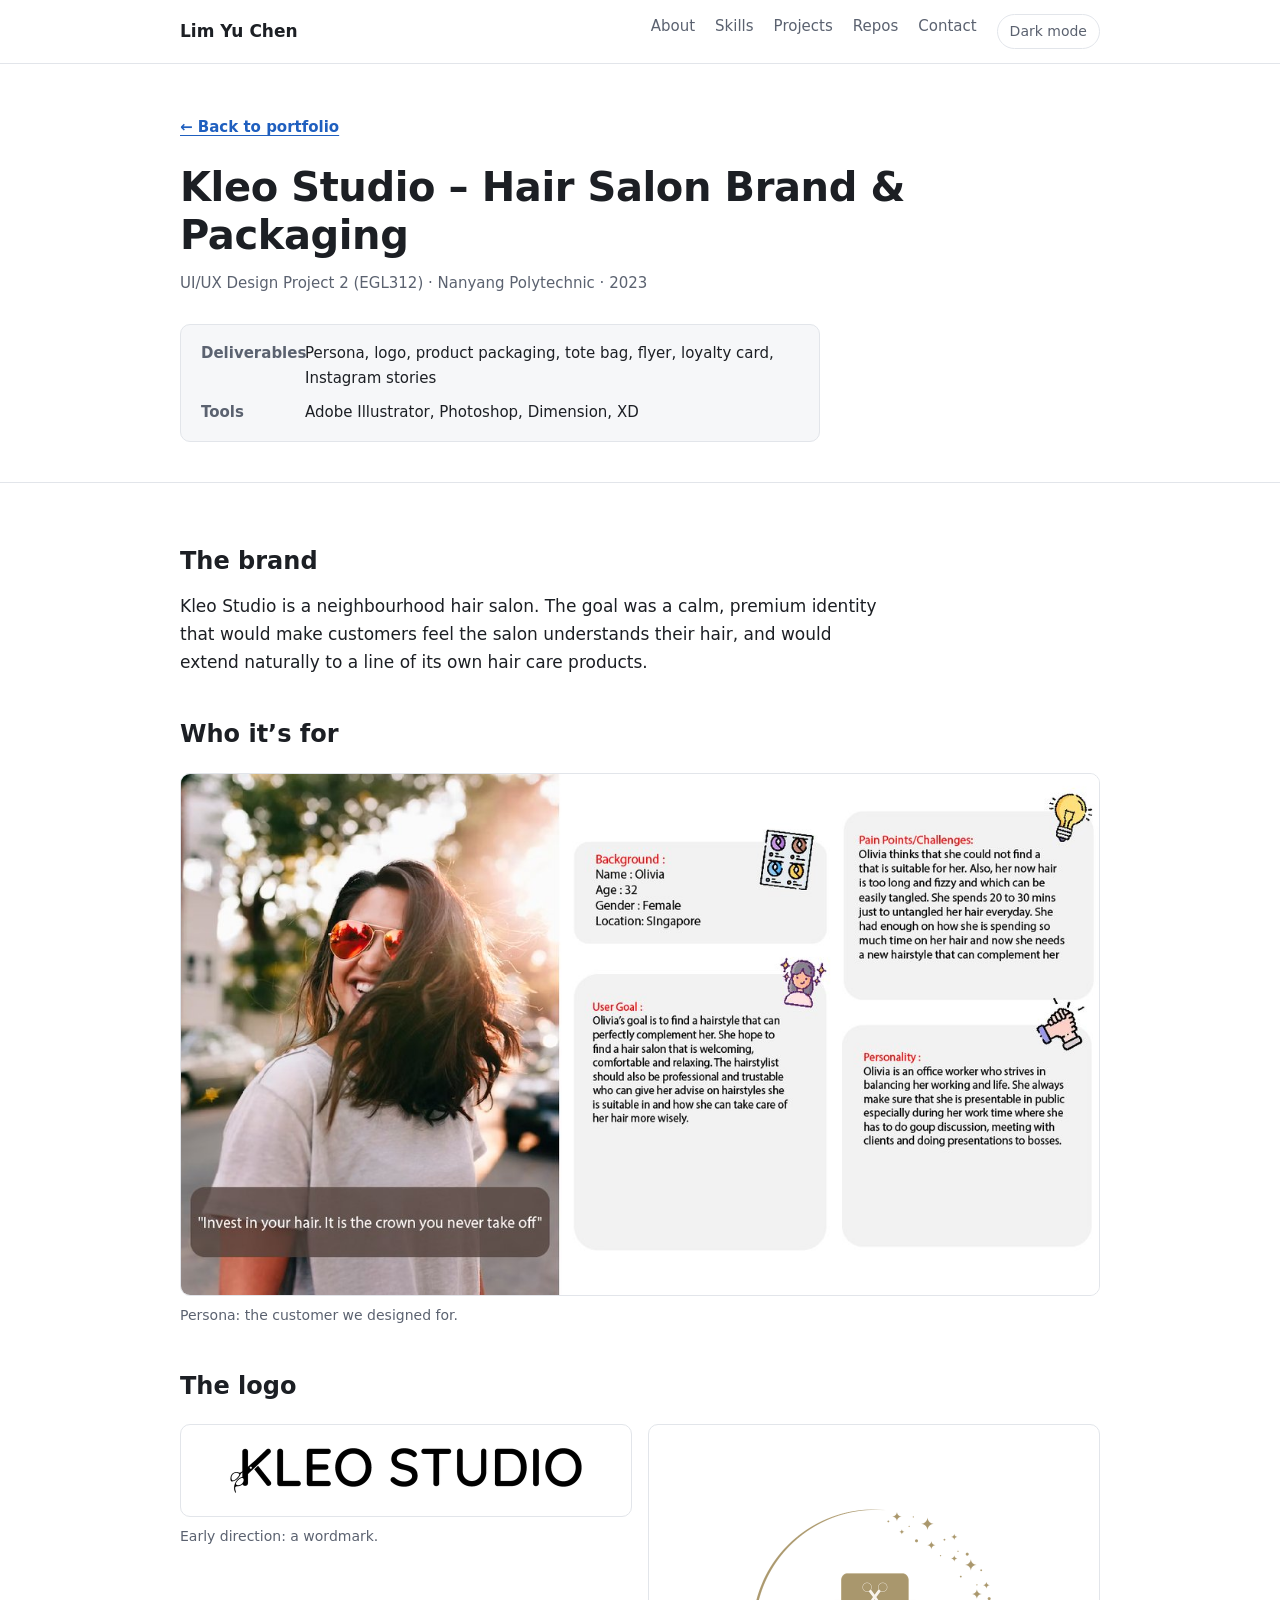
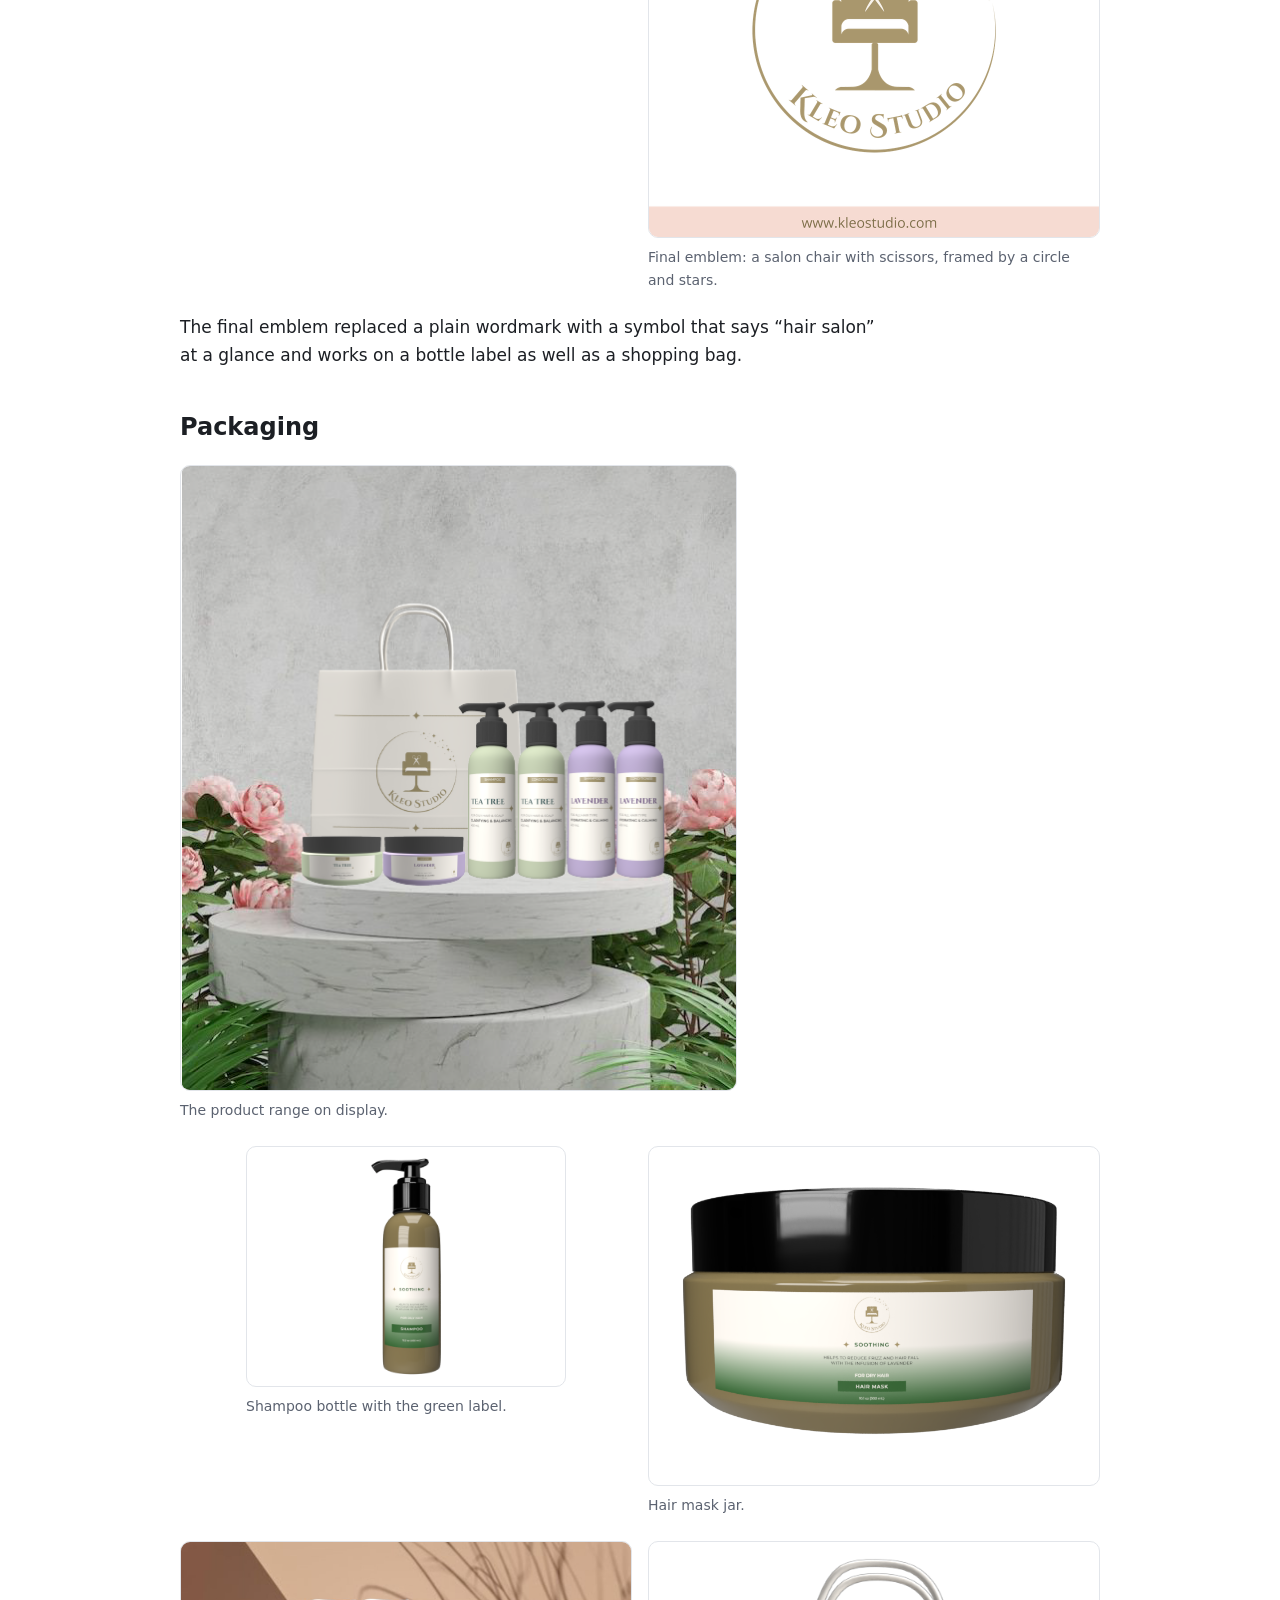
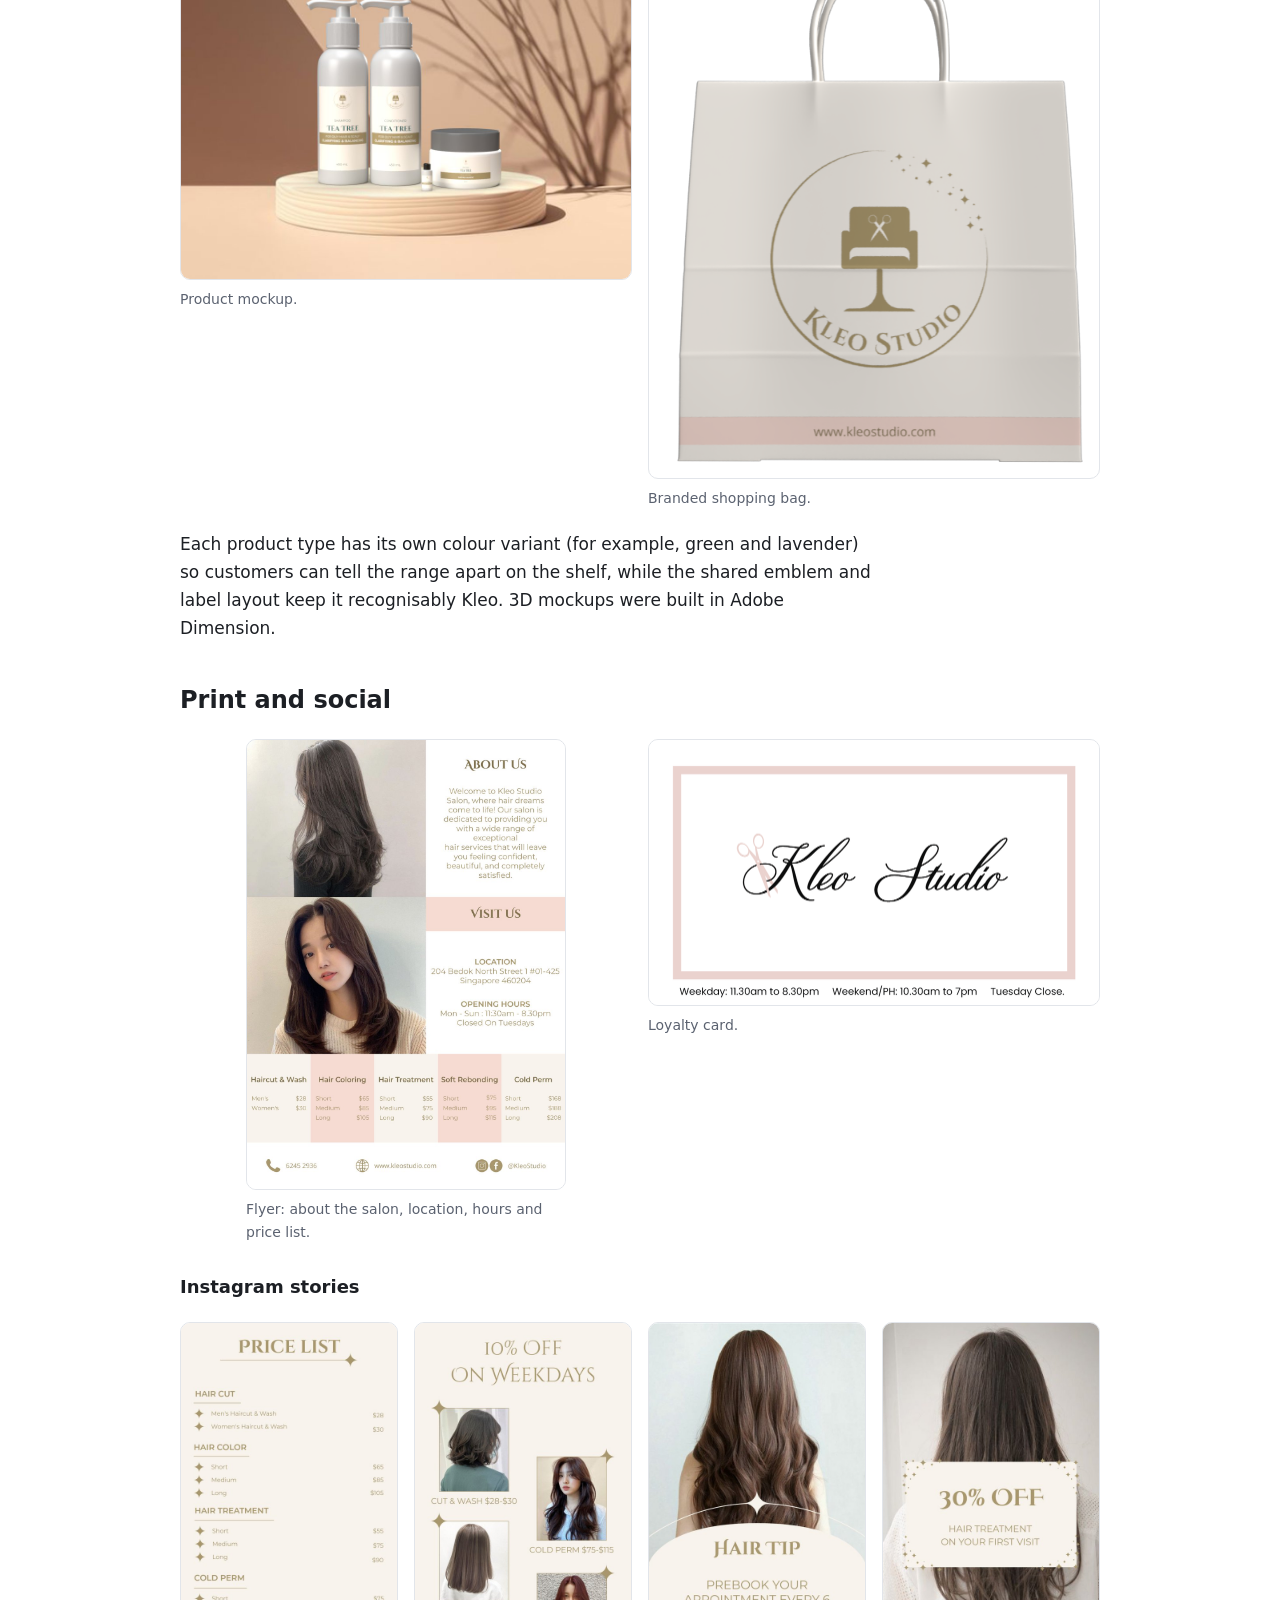
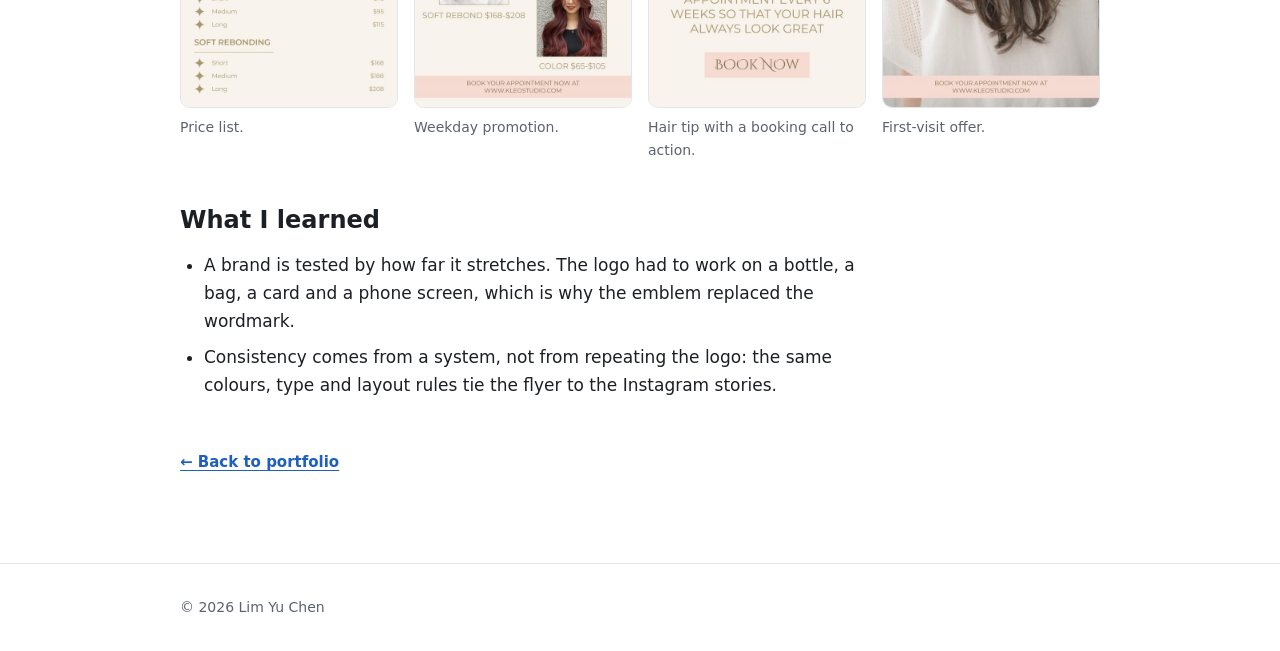
==== public/kleo-studio.html @ e14d6eaf "Add ExploreLocals and Kleo Studio design projects Add two Frontend-track cards after the Train Stati" ====
<!doctype html>
<html lang="en">
<head>
  <meta charset="utf-8">
  <meta name="viewport" content="width=device-width, initial-scale=1">
  <title>Kleo Studio – Hair Salon Brand &amp; Packaging | Lim Yu Chen</title>
  <meta name="description" content="Case study: a brand identity for a neighbourhood hair salon, carried across a product range, packaging, print and social media.">
  <link rel="stylesheet" href="styles.css">
</head>
<body>
  <script>
    // Apply the theme before first paint to avoid a flash of the wrong colours.
    (function () {
      var stored = null;
      try { stored = sessionStorage.getItem("theme"); } catch (e) {}
      var dark = stored ? stored === "dark" : matchMedia("(prefers-color-scheme: dark)").matches;
      document.body.classList.toggle("dark", dark);
    })();
  </script>
  <header class="site-header">
    <nav class="container nav" aria-label="Main">
      <a class="nav-name" href="index.html#hero">Lim Yu Chen</a>
      <ul class="nav-links">
        <li><a href="index.html#about">About</a></li>
        <li><a href="index.html#skills">Skills</a></li>
        <li><a href="index.html#projects">Projects</a></li>
        <li><a href="index.html#repos">Repos</a></li>
        <li><a href="index.html#contact">Contact</a></li>
        <li><button type="button" class="theme-toggle" id="theme-toggle" aria-pressed="false">Dark mode</button></li>
      </ul>
    </nav>
  </header>

  <main>
    <section id="hero" class="case-hero">
      <div class="container">
        <a class="back-link" href="index.html#frontend">← Back to portfolio</a>
        <h1>Kleo Studio – Hair Salon Brand &amp; Packaging</h1>
        <p class="case-meta">UI/UX Design Project 2 (EGL312) · Nanyang Polytechnic · 2023</p>

        <dl class="at-a-glance" aria-label="At a glance">
          <!-- TODO: add a Role row (dt Role / dd your role) once it is confirmed -->
          <div>
            <dt>Deliverables</dt>
            <dd>Persona, logo, product packaging, tote bag, flyer, loyalty card, Instagram stories</dd>
          </div>
          <div>
            <dt>Tools</dt>
            <dd>Adobe Illustrator, Photoshop, Dimension, XD</dd>
          </div>
        </dl>
      </div>
    </section>

    <section class="case-study">
      <div class="container">
        <h2>The brand</h2>
        <p class="prose">Kleo Studio is a neighbourhood hair salon. The goal was a calm, premium identity that would make customers feel the salon understands their hair, and would extend naturally to a line of its own hair care products.</p>

        <h2>Who it’s for</h2>
        <figure class="screenshot">
          <a href="img/kleo-studio/persona.jpg" target="_blank" rel="noopener">
            <img src="img/kleo-studio/persona.jpg" width="1200" height="682" loading="lazy"
              alt="Persona card for Olivia, 32, an office worker in Singapore, with the quote 'Invest in your hair. It is the crown you never take off'. Her goal is a hairstyle that suits her and a welcoming, professional salon that advises her on hair care; her pain point is long, frizzy hair that takes 20 to 30 minutes a day to untangle.">
          </a>
          <figcaption>Persona: the customer we designed for.</figcaption>
        </figure>

        <h2>The logo</h2>
        <div class="gallery">
          <figure class="screenshot">
            <a href="img/kleo-studio/logo-early.png" target="_blank" rel="noopener">
              <img src="img/kleo-studio/logo-early.png" width="900" height="182" loading="lazy"
                alt="Early logo: the words KLEO STUDIO in black rounded capitals, with a small pair of scissors tucked into the K.">
            </a>
            <figcaption>Early direction: a wordmark.</figcaption>
          </figure>
          <figure class="screenshot">
            <a href="img/kleo-studio/logo-final.png" target="_blank" rel="noopener">
              <img src="img/kleo-studio/logo-final.png" width="900" height="824" loading="lazy"
                alt="Final logo in muted gold: a salon chair with crossed scissors on its back, inside a thin circle with a scatter of stars at the top right and the name Kleo Studio curving along the bottom.">
            </a>
            <figcaption>Final emblem: a salon chair with scissors, framed by a circle and stars.</figcaption>
          </figure>
        </div>
        <p class="prose">The final emblem replaced a plain wordmark with a symbol that says “hair salon” at a glance and works on a bottle label as well as a shopping bag.</p>

        <h2>Packaging</h2>
        <figure class="screenshot">
          <a href="img/kleo-studio/product-range.png" target="_blank" rel="noopener">
            <img src="img/kleo-studio/product-range.png" width="557" height="626" loading="lazy"
              alt="3D mockup of the product range on a marble plinth among pink peonies: two green Tea Tree and two lavender Lavender pump bottles, matching green and lavender jars, and a white Kleo Studio shopping bag.">
          </a>
          <figcaption>The product range on display.</figcaption>
        </figure>
        <div class="gallery">
          <figure class="screenshot screenshot-phone">
            <a href="img/kleo-studio/bottle-shampoo.png" target="_blank" rel="noopener">
              <img src="img/kleo-studio/bottle-shampoo.png" width="800" height="600" loading="lazy"
                alt="A pump bottle of Soothing shampoo for oily hair, with the gold emblem at the top of a white label that fades to green at the bottom.">
            </a>
            <figcaption>Shampoo bottle with the green label.</figcaption>
          </figure>
          <figure class="screenshot">
            <a href="img/kleo-studio/jar-hairmask.png" target="_blank" rel="noopener">
              <img src="img/kleo-studio/jar-hairmask.png" width="800" height="600" loading="lazy"
                alt="A wide jar of Soothing hair mask for dry hair with a black lid, using the same emblem and white-to-green label as the shampoo.">
            </a>
            <figcaption>Hair mask jar.</figcaption>
          </figure>
          <figure class="screenshot">
            <a href="img/kleo-studio/product-shot.jpg" target="_blank" rel="noopener">
              <img src="img/kleo-studio/product-shot.jpg" width="1024" height="768" loading="lazy"
                alt="Product mockup on a round wooden stand against a peach background: Tea Tree shampoo and conditioner bottles, a travel-size bottle and a jar, all with cream labels and a gold band reading Clarifying and Balancing.">
            </a>
            <figcaption>Product mockup.</figcaption>
          </figure>
          <figure class="screenshot">
            <a href="img/kleo-studio/bag.png" target="_blank" rel="noopener">
              <img src="img/kleo-studio/bag.png" width="562" height="669" loading="lazy"
                alt="A white paper shopping bag with the gold Kleo Studio emblem in the centre and a pink band at the bottom reading www.kleostudio.com.">
            </a>
            <figcaption>Branded shopping bag.</figcaption>
          </figure>
        </div>
        <p class="prose">Each product type has its own colour variant (for example, green and lavender) so customers can tell the range apart on the shelf, while the shared emblem and label layout keep it recognisably Kleo. 3D mockups were built in Adobe Dimension.</p>

        <h2>Print and social</h2>
        <div class="gallery">
          <figure class="screenshot screenshot-phone">
            <a href="img/kleo-studio/flyer.jpg" target="_blank" rel="noopener">
              <img src="img/kleo-studio/flyer.jpg" width="1000" height="1414" loading="lazy"
                alt="A portrait flyer in cream, pink and gold with two hairstyle photos, an About Us blurb, the salon's location and opening hours (11:30am to 8:30pm, closed on Tuesdays), and a price list for haircuts, colouring, treatment, soft rebonding and cold perms.">
            </a>
            <figcaption>Flyer: about the salon, location, hours and price list.</figcaption>
          </figure>
          <figure class="screenshot">
            <a href="img/kleo-studio/loyalty-card.png" target="_blank" rel="noopener">
              <img src="img/kleo-studio/loyalty-card.png" width="900" height="531" loading="lazy"
                alt="A loyalty card with a pale pink border and Kleo Studio in black script beside a pink pair of scissors, with opening hours along the bottom.">
            </a>
            <figcaption>Loyalty card.</figcaption>
          </figure>
        </div>

        <h3>Instagram stories</h3>
        <div class="gallery gallery-stories">
          <figure class="screenshot screenshot-phone">
            <a href="img/kleo-studio/ig-story-1.jpg" target="_blank" rel="noopener">
              <img src="img/kleo-studio/ig-story-1.jpg" width="540" height="960" loading="lazy"
                alt="Instagram story on a cream background: a gold Price List for haircuts, hair colour, hair treatment, cold perms and soft rebonding, with short, medium and long prices.">
            </a>
            <figcaption>Price list.</figcaption>
          </figure>
          <figure class="screenshot screenshot-phone">
            <a href="img/kleo-studio/ig-story-2.jpg" target="_blank" rel="noopener">
              <img src="img/kleo-studio/ig-story-2.jpg" width="540" height="960" loading="lazy"
                alt="Instagram story headed 10% Off on Weekdays, with four hairstyle photos labelled with price ranges for cut and wash, cold perm, soft rebonding and colour, and a pink booking banner at the bottom.">
            </a>
            <figcaption>Weekday promotion.</figcaption>
          </figure>
          <figure class="screenshot screenshot-phone">
            <a href="img/kleo-studio/ig-story-3.jpg" target="_blank" rel="noopener">
              <img src="img/kleo-studio/ig-story-3.jpg" width="540" height="960" loading="lazy"
                alt="Instagram story showing long wavy brown hair from behind, with a Hair Tip to prebook an appointment every 6 weeks and a pink Book Now button.">
            </a>
            <figcaption>Hair tip with a booking call to action.</figcaption>
          </figure>
          <figure class="screenshot screenshot-phone">
            <a href="img/kleo-studio/ig-story-4.jpg" target="_blank" rel="noopener">
              <img src="img/kleo-studio/ig-story-4.jpg" width="540" height="960" loading="lazy"
                alt="Instagram story showing long brown hair from behind, with a starry cream panel offering 30% off a hair treatment on the first visit and a booking banner at the bottom.">
            </a>
            <figcaption>First-visit offer.</figcaption>
          </figure>
        </div>

        <h2>What I learned</h2>
        <ul class="prose-list">
          <li>A brand is tested by how far it stretches. The logo had to work on a bottle, a bag, a card and a phone screen, which is why the emblem replaced the wordmark.</li>
          <li>Consistency comes from a system, not from repeating the logo: the same colours, type and layout rules tie the flyer to the Instagram stories.</li>
          <!-- TODO: add one lesson from your own part of the project -->
        </ul>

        <p class="case-footer-link"><a class="back-link" href="index.html#frontend">← Back to portfolio</a></p>
      </div>
    </section>
  </main>

  <button type="button" class="back-to-top" id="back-to-top" aria-label="Back to top" hidden>↑ Top</button>

  <footer class="site-footer">
    <div class="container">
      <p>© <span id="year">2026</span> Lim Yu Chen</p>
    </div>
  </footer>

  <script src="script.js"></script>
</body>
</html>
---- public/styles.css ----
:root {
  --bg: #ffffff;
  --bg-alt: #f6f7f9;
  --text: #1c1f24;
  --muted: #5b6270;
  --border: #e2e5ea;
  --accent: #1f5fbf;
  --accent-text: #ffffff;
  --pass: #1a7f37;
  --fail: #b42318;
  --radius: 10px;
  --max: 960px;
  color-scheme: light;
}

body.dark {
  --bg: #111418;
  --bg-alt: #171b21;
  --text: #e6e8eb;
  --muted: #9aa2ae;
  --border: #2a3039;
  --accent: #6ea8ff;
  --accent-text: #0b1220;
  --pass: #6fdc8c;
  --fail: #ff8a80;
  color-scheme: dark;
}

*,
*::before,
*::after {
  box-sizing: border-box;
}

html {
  scroll-behavior: smooth;
  scroll-padding-top: 4.5rem;
}

body {
  margin: 0;
  background: var(--bg);
  color: var(--text);
  font-family: system-ui, -apple-system, "Segoe UI", Roboto, "Helvetica Neue", Arial, sans-serif;
  font-size: 1.0625rem;
  line-height: 1.65;
  -webkit-font-smoothing: antialiased;
}

a {
  color: var(--accent);
  text-underline-offset: 0.2em;
}

a:hover {
  text-decoration-thickness: 2px;
}

:focus-visible {
  outline: 2px solid var(--accent);
  outline-offset: 3px;
}

h1,
h2,
h3,
h4 {
  line-height: 1.2;
  margin: 0 0 0.75rem;
}

h2 {
  font-size: 1.5rem;
  margin-bottom: 1.5rem;
}

h3 {
  font-size: 1.0625rem;
}

ul {
  list-style: none;
  margin: 0;
  padding: 0;
}

.container {
  max-width: var(--max);
  margin: 0 auto;
  padding-inline: 1.25rem;
}

section {
  padding-block: 4rem;
}

section:nth-of-type(even) {
  background: var(--bg-alt);
}

.prose {
  max-width: 65ch;
  margin: 0;
}

.subheading {
  margin-top: 2.25rem;
}

.detail-list {
  max-width: 65ch;
  padding-left: 1.25rem;
  list-style: disc;
  color: var(--muted);
}

.detail-list li + li {
  margin-top: 0.4rem;
}

/* Header */
.site-header {
  position: sticky;
  top: 0;
  z-index: 10;
  background: color-mix(in srgb, var(--bg) 92%, transparent);
  backdrop-filter: blur(8px);
  border-bottom: 1px solid var(--border);
}

.nav {
  display: flex;
  flex-wrap: wrap;
  align-items: center;
  justify-content: space-between;
  gap: 0.5rem 1.5rem;
  padding-block: 0.875rem;
}

.nav-name {
  font-weight: 700;
  color: var(--text);
  text-decoration: none;
}

.nav-links {
  display: flex;
  flex-wrap: wrap;
  gap: 0.25rem 1.25rem;
  font-size: 0.9375rem;
}

.nav-links a {
  color: var(--muted);
  text-decoration: none;
}

.nav-links a:hover {
  color: var(--text);
}

.theme-toggle {
  padding: 0.3rem 0.75rem;
  border: 1px solid var(--border);
  border-radius: 999px;
  background: transparent;
  color: var(--muted);
  font: inherit;
  font-size: 0.875rem;
  cursor: pointer;
}

.theme-toggle:hover {
  border-color: var(--accent);
  color: var(--text);
}

/* Hero */
.hero {
  padding-block: 6rem 5rem;
}

.hero h1 {
  font-size: clamp(2.25rem, 7vw, 3.5rem);
  letter-spacing: -0.02em;
}

.tagline {
  font-size: clamp(1.125rem, 2.5vw, 1.3125rem);
  color: var(--muted);
  max-width: 40ch;
  margin: 0 0 2rem;
}

.link-row {
  display: flex;
  flex-wrap: wrap;
  gap: 0.75rem;
}

.button {
  display: inline-block;
  padding: 0.6rem 1.2rem;
  border: 1px solid var(--border);
  border-radius: var(--radius);
  color: var(--text);
  font-weight: 600;
  font-size: 0.9375rem;
  text-decoration: none;
  transition: border-color 0.15s, background-color 0.15s;
}

.button:hover {
  border-color: var(--accent);
}

.button-primary {
  background: var(--accent);
  border-color: var(--accent);
  color: var(--accent-text);
}

/* Skills */
.tags {
  display: flex;
  flex-wrap: wrap;
  gap: 0.5rem;
}

.tags li {
  padding: 0.35rem 0.85rem;
  border: 1px solid var(--border);
  border-radius: 999px;
  background: var(--bg);
  font-size: 0.9375rem;
}

/* Cards */
.card-grid {
  display: grid;
  grid-template-columns: repeat(auto-fill, minmax(min(100%, 260px), 1fr));
  gap: 1rem;
}

.card {
  display: flex;
  flex-direction: column;
  padding: 1.25rem;
  border: 1px solid var(--border);
  border-radius: var(--radius);
  background: var(--bg);
  min-width: 0;
}

.card h3,
.card h4 {
  font-size: 1.0625rem;
  overflow-wrap: anywhere;
}

.card h3 a,
.card h4 a {
  color: var(--text);
  text-decoration: none;
}

.card h3 a:hover,
.card h4 a:hover {
  color: var(--accent);
}

/* Project track tabs */
.project-tabs {
  display: flex;
  flex-wrap: wrap;
  gap: 0.5rem;
  margin-bottom: 1.25rem;
  padding-bottom: 0.75rem;
  border-bottom: 1px solid var(--border);
}

.project-tabs[hidden] {
  display: none;
}

.project-tab {
  padding: 0.4rem 1rem;
  border: 1px solid var(--border);
  border-radius: 999px;
  background: var(--bg-alt);
  color: var(--text);
  font: inherit;
  font-size: 0.9375rem;
  font-weight: 600;
  line-height: 1.4;
  cursor: pointer;
}

.project-tab:hover {
  border-color: var(--accent);
  color: var(--accent);
}

.project-tab[aria-selected="true"] {
  border-color: var(--accent);
  background: var(--accent);
  color: var(--accent-text);
}

.project-tab:focus-visible {
  outline: 2px solid var(--accent);
  outline-offset: 3px;
}

.project-card[hidden] {
  display: none;
}

.card p {
  margin: 0;
  color: var(--muted);
  font-size: 0.9375rem;
  flex-grow: 1;
}

.card-meta {
  display: flex;
  flex-wrap: wrap;
  gap: 1rem;
  margin-top: 1rem;
  font-size: 0.875rem;
  color: var(--muted);
}

/* Topic lists: tighter spacing with a dot between items. */
ul.card-meta {
  gap: 0.25rem 0.5rem;
}

ul.card-meta li + li::before {
  content: "·";
  margin-right: 0.5rem;
}

.card-link {
  align-self: flex-start;
  margin-top: 1rem;
  font-size: 0.9375rem;
  font-weight: 600;
}

/* Case study pages */
.case-hero {
  padding-block: 3rem 2.5rem;
}

.case-hero h1 {
  font-size: clamp(1.75rem, 5vw, 2.5rem);
  letter-spacing: -0.01em;
  max-width: 30ch;
}

.back-link {
  display: inline-block;
  margin-bottom: 1.5rem;
  font-size: 0.9375rem;
  font-weight: 600;
}

.case-meta {
  margin: 0;
  color: var(--muted);
  font-size: 0.9375rem;
}

section.case-study {
  background: var(--bg);
  border-top: 1px solid var(--border);
}

.case-study h2 {
  margin: 2.75rem 0 1rem;
}

.case-study h2:first-child {
  margin-top: 0;
}

.case-study .prose + .prose,
.case-study .prose-list + .prose {
  margin-top: 1rem;
}

.prose-list {
  max-width: 65ch;
  margin: 1rem 0 0;
  padding-left: 1.5rem;
}

ul.prose-list {
  list-style: disc;
}

.prose-list li + li {
  margin-top: 0.5rem;
}

.case-footer-link {
  margin: 3rem 0 0;
}

/* Wide tables scroll inside their own box so the page never scrolls sideways. */
.table-scroll {
  margin-top: 1.25rem;
  overflow-x: auto;
  border: 1px solid var(--border);
  border-radius: var(--radius);
}

.checklist {
  width: 100%;
  min-width: 40rem;
  border-collapse: collapse;
  font-size: 0.9375rem;
}

.checklist th,
.checklist td {
  padding: 0.75rem 1rem;
  text-align: left;
  vertical-align: top;
  border-bottom: 1px solid var(--border);
}

.checklist th {
  background: var(--bg-alt);
  font-size: 0.8125rem;
  text-transform: uppercase;
  letter-spacing: 0.04em;
  color: var(--muted);
}

.checklist tbody tr:last-child td {
  border-bottom: 0;
}

.checklist td:first-child {
  white-space: nowrap;
  font-variant-numeric: tabular-nums;
}

/* Text comparison tables: every column wraps, and the last isn't muted. */
.compare-table td:first-child {
  white-space: normal;
}

.checklist.compare-table td:last-child {
  color: var(--text);
}

.checklist td:last-child {
  color: var(--muted);
}

.result {
  font-weight: 700;
}

.result-pass {
  color: var(--pass);
}

.result-fail {
  color: var(--fail);
}

/* At-a-glance summary box */
.at-a-glance {
  display: grid;
  gap: 0.6rem;
  max-width: 40rem;
  margin: 1.75rem 0 0;
  padding: 1rem 1.25rem;
  border: 1px solid var(--border);
  border-radius: var(--radius);
  background: var(--bg-alt);
  font-size: 0.9375rem;
}

.at-a-glance div {
  display: grid;
  grid-template-columns: 5.5rem 1fr;
  gap: 0 1rem;
}

.at-a-glance dt {
  color: var(--muted);
  font-weight: 600;
}

.at-a-glance dd {
  margin: 0;
  min-width: 0;
}

/* Inline code and code blocks */
code {
  font-family: ui-monospace, SFMono-Regular, Consolas, "Liberation Mono", Menlo, monospace;
  font-size: 0.875em;
  overflow-wrap: anywhere;
}

.code-block {
  max-width: 100%;
  margin: 1.25rem 0 0;
  padding: 1rem 1.25rem;
  overflow-x: auto;
  border: 1px solid var(--border);
  border-radius: var(--radius);
  background: var(--bg-alt);
  font-size: 0.9375rem;
  line-height: 1.55;
}

.code-block code {
  font-size: 0.875rem;
  overflow-wrap: normal;
}

/* Screenshots and diagrams */
.screenshot,
.flow-diagram {
  margin: 1.5rem 0 0;
}

/* Case-study images always fit the text column. */
.case-study img {
  display: block;
  max-width: 100%;
  height: auto;
  border: 1px solid var(--border);
  border-radius: var(--radius);
}

/* Flow diagram: a row of boxes joined by CSS-drawn arrows; stacks on narrow screens. */
.flow-diagram {
  padding: 1.25rem 1rem;
  border: 1px solid var(--border);
  border-radius: var(--radius);
  background: var(--bg-alt);
}

.flow {
  --box-h: 4.25rem;
  --gap: 1.5rem;
  display: flex;
  align-items: flex-end;
  max-width: 48rem;
  margin: 0 auto;
  padding: 0;
  list-style: none;
}

.flow-step {
  position: relative;
  display: flex;
  flex-direction: column;
  flex: 1 1 0;
  min-width: 0;
}

.flow-step-fed {
  flex-grow: 1.4;
}

.flow-step + .flow-step {
  margin-left: var(--gap);
}

/* Main arrow: a line in the gap before each step, ending in a head. */
.flow-step + .flow-step::before,
.flow-step + .flow-step::after {
  content: "";
  position: absolute;
}

.flow-step + .flow-step::before {
  left: calc(-1 * var(--gap) + 2px);
  bottom: calc(var(--box-h) / 2 - 1px);
  width: calc(var(--gap) - 10px);
  border-top: 2px solid var(--muted);
}

.flow-step + .flow-step::after {
  left: -8px;
  bottom: calc(var(--box-h) / 2 - 6px);
  border: 6px solid transparent;
  border-right: 0;
  border-left: 7px solid var(--muted);
}

.flow-box {
  display: flex;
  flex-direction: column;
  justify-content: center;
  align-items: center;
  min-height: var(--box-h);
  padding: 0.5rem 0.4rem;
  border: 1.5px solid var(--border);
  border-radius: 8px;
  background: var(--bg);
  color: var(--text);
  font-size: 0.8125rem;
  font-weight: 600;
  line-height: 1.3;
  text-align: center;
  overflow-wrap: anywhere;
}

.flow-box small {
  display: block;
  margin-top: 0.15rem;
  color: var(--muted);
  font-size: 0.75rem;
  font-weight: 400;
}

.flow-box-mine {
  border: 2px solid var(--accent);
}

.flow-box-mine small {
  color: var(--accent);
  font-weight: 600;
}

.flow-box-external {
  border-style: dashed;
  background: transparent;
}

/* Dashed feed arrow from the shipping module into cost calculation. */
.flow-feed {
  position: relative;
  height: 1.75rem;
}

.flow-feed::before,
.flow-feed::after {
  content: "";
  position: absolute;
}

.flow-feed::before {
  top: 2px;
  bottom: 7px;
  left: calc(50% - 1px);
  border-left: 2px dashed var(--muted);
}

.flow-feed::after {
  bottom: 0;
  left: calc(50% - 6px);
  border: 6px solid transparent;
  border-bottom: 0;
  border-top: 7px solid var(--muted);
}

.flow-note {
  max-width: 48rem;
  margin: 1rem auto 0;
  color: var(--muted);
  font-size: 0.875rem;
  text-align: center;
}

.case-study .flow-diagram + .prose {
  margin-top: 1.25rem;
}

/* Diagrams whose last step branches downward: align steps by their top edge. */
.flow-top {
  align-items: flex-start;
}

.flow-top .flow-step + .flow-step::before {
  bottom: auto;
  top: calc(var(--box-h) / 2 - 1px);
}

.flow-top .flow-step + .flow-step::after {
  bottom: auto;
  top: calc(var(--box-h) / 2 - 6px);
}

.flow-step-wide {
  flex-grow: 2;
}

.flow-branches {
  display: flex;
  gap: 0.75rem;
  margin-top: 1.75rem;
}

.flow-branches .flow-box {
  position: relative;
  flex: 1 1 0;
  min-width: 0;
}

/* Each branch gets a short arrow down from the step above. */
.flow-branches .flow-box::before,
.flow-branches .flow-box::after {
  content: "";
  position: absolute;
}

.flow-branches .flow-box::before {
  top: calc(-1.75rem + 2px);
  left: calc(50% - 1px);
  height: calc(1.75rem - 10px);
  border-left: 2px solid var(--muted);
}

.flow-branches .flow-box::after {
  top: -8px;
  left: calc(50% - 6px);
  border: 6px solid transparent;
  border-bottom: 0;
  border-top: 7px solid var(--muted);
}

/* Sub-headings and spacing inside case studies. */
.case-study h3 {
  margin: 2rem 0 0.75rem;
  font-size: 1.125rem;
}

.case-study h2 + h3 {
  margin-top: 0;
}

.case-study .table-scroll + .prose {
  margin-top: 1.25rem;
}

.case-study .flowchart-figure + .prose {
  margin-top: 1.25rem;
}

/* Vertical flowchart: steps run down the left, and a decision's "No" path branches right. */
.flowchart-figure {
  margin: 1.5rem 0 0;
  padding: 1.25rem 1rem;
  border: 1px solid var(--border);
  border-radius: var(--radius);
  background: var(--bg-alt);
}

.flowchart {
  --node-w: 15rem;
  --box-h: 3.25rem;
  --gap: 2rem;
  max-width: 38rem;
  margin: 0 auto;
  padding: 0;
  list-style: none;
}

.fc-step {
  position: relative;
  display: flex;
  align-items: center;
}

.fc-step + .fc-step {
  margin-top: var(--gap);
}

.fc-step + .fc-step::before,
.fc-step + .fc-step::after {
  content: "";
  position: absolute;
}

.fc-step + .fc-step::before {
  top: calc(-1 * var(--gap) + 2px);
  left: calc(var(--node-w) / 2 - 1px);
  height: calc(var(--gap) - 10px);
  border-left: 2px solid var(--muted);
}

.fc-step + .fc-step::after {
  top: -8px;
  left: calc(var(--node-w) / 2 - 6px);
  border: 6px solid transparent;
  border-bottom: 0;
  border-top: 7px solid var(--muted);
}

.fc-node {
  flex: 0 0 var(--node-w);
}

/* Decisions are pill-shaped with an accent outline. */
.fc-decision .fc-node {
  border: 2px solid var(--accent);
  border-radius: 999px;
}

.fc-yes {
  position: absolute;
  top: 100%;
  left: calc(var(--node-w) / 2 + 0.6rem);
  color: var(--muted);
  font-size: 0.75rem;
  font-weight: 600;
  line-height: var(--gap);
}

.fc-alt {
  display: flex;
  align-items: center;
  flex: 1 1 auto;
  min-width: 0;
}

/* "No" label sits above a dashed arrow pointing at the alternative outcome. */
.fc-alt-arrow {
  position: relative;
  flex: 0 0 3.5rem;
  padding-bottom: 0.9rem;
  color: var(--muted);
  font-size: 0.75rem;
  font-weight: 600;
  text-align: center;
}

.fc-alt-arrow::before,
.fc-alt-arrow::after {
  content: "";
  position: absolute;
}

.fc-alt-arrow::before {
  left: 4px;
  right: 8px;
  bottom: calc(0.45rem - 1px);
  border-top: 2px dashed var(--muted);
}

.fc-alt-arrow::after {
  right: 1px;
  bottom: calc(0.45rem - 6px);
  border: 6px solid transparent;
  border-right: 0;
  border-left: 7px solid var(--muted);
}

.fc-alt-node {
  flex: 1 1 auto;
  min-width: 0;
  max-width: 15rem;
  border-style: dashed;
  background: transparent;
}

@media (max-width: 40rem) {
  .flowchart {
    --node-w: 52%;
  }

  .fc-alt-arrow {
    flex-basis: 2.25rem;
  }

  .fc-alt-node {
    font-size: 0.75rem;
  }
}

/* Screenshot captions, and pairs or galleries shown in two columns on wide screens. */
.screenshot figcaption {
  margin-top: 0.5rem;
  color: var(--muted);
  font-size: 0.875rem;
}

.screenshot-pair,
.gallery {
  display: grid;
  gap: 1.5rem 1rem;
  margin-top: 1.5rem;
}

.screenshot-pair .screenshot,
.gallery .screenshot {
  margin: 0;
  min-width: 0;
}

@media (min-width: 40rem) {
  .screenshot-pair,
  .gallery {
    grid-template-columns: repeat(2, minmax(0, 1fr));
  }
}

.case-study .gallery + .prose {
  margin-top: 1.25rem;
}

/* Tall phone screenshots: capped at 20rem wide, three across on wide screens. */
@media (min-width: 60rem) {
  .gallery-phones {
    grid-template-columns: repeat(3, minmax(0, 1fr));
  }
}

.gallery-phones .screenshot,
.screenshot-phone {
  width: 100%;
  max-width: 20rem;
}

.gallery-phones .screenshot {
  justify-self: center;
}

.case-study .screenshot-phone {
  margin-inline: auto;
}

/* Diagrams always span the text column. */
.screenshot-full img {
  width: 100%;
}

/* Portrait story graphics: 1 column, 2 on tablets, 4 across on wide screens. */
@media (min-width: 60rem) {
  .gallery-stories {
    grid-template-columns: repeat(4, minmax(0, 1fr));
  }
}

/* Colour palette: real swatches with their hex codes; 2 across on phones, 4 on wider screens. */
.swatches {
  display: grid;
  grid-template-columns: repeat(2, minmax(0, 1fr));
  gap: 1rem;
  max-width: 40rem;
  margin: 1.5rem 0 0;
  padding: 0;
  list-style: none;
}

@media (min-width: 40rem) {
  .swatches {
    grid-template-columns: repeat(4, minmax(0, 1fr));
  }
}

.swatch {
  margin: 0;
}

.swatch-chip {
  display: block;
  height: 4.5rem;
  border: 1px solid var(--border);
  border-radius: var(--radius);
  background: var(--swatch);
}

.swatch-hex {
  display: block;
  margin-top: 0.5rem;
  font-family: ui-monospace, SFMono-Regular, Consolas, monospace;
  font-weight: 600;
}

.swatch-role {
  display: block;
  color: var(--muted);
  font-size: 0.875rem;
}

.case-study .swatches + .prose {
  margin-top: 1.25rem;
}

/* Word samples: pill-shaped tags grouped by category, all in one neutral style. */
.word-samples {
  display: grid;
  grid-template-columns: repeat(auto-fit, minmax(min(100%, 15rem), 1fr));
  gap: 1rem 1.5rem;
  margin-top: 1.5rem;
}

.word-group {
  min-width: 0;
}

.case-study .word-group-label {
  margin: 0 0 0.5rem;
  color: var(--muted);
  font-size: 0.8125rem;
  font-weight: 700;
  letter-spacing: 0.06em;
  text-transform: uppercase;
}

.pill-list {
  display: flex;
  flex-wrap: wrap;
  gap: 0.4rem;
}

.pill-list li,
.flow-pills span {
  padding: 0.2rem 0.65rem;
  border: 1px solid var(--border);
  border-radius: 999px;
  background: var(--bg);
  color: var(--text);
  font-size: 0.8125rem;
  line-height: 1.4;
  overflow-wrap: anywhere;
}

/* Diagrams whose boxes differ in height: centre the row and put arrows at mid-height. */
.flow-center {
  align-items: center;
}

.flow-center .flow-step + .flow-step::before {
  bottom: auto;
  top: calc(50% - 1px);
}

.flow-center .flow-step + .flow-step::after {
  bottom: auto;
  top: calc(50% - 6px);
}

@media (max-width: 40rem) {
  .flow-center {
    align-items: stretch;
  }

  .flow-center .flow-step + .flow-step::before {
    top: calc(-1 * var(--gap) + 2px);
  }

  .flow-center .flow-step + .flow-step::after {
    top: -8px;
  }
}

/* Mini pills inside a diagram box. */
.flow-pills {
  display: flex;
  flex-wrap: wrap;
  justify-content: center;
  gap: 0.25rem;
  margin-top: 0.35rem;
}

.flow-pills span {
  padding: 0.05rem 0.45rem;
  background: var(--bg-alt);
  font-size: 0.6875rem;
  font-weight: 500;
}

.case-study .word-samples + .prose,
.case-study .word-samples + h3 {
  margin-top: 2rem;
}

/* An image that opens a case study sits flush with the top of the section. */
.case-study .case-lead-image {
  margin-top: 0;
}

.case-study .screenshot + .prose {
  margin-top: 1.25rem;
}

/* Solution principles as small cards: 1 column, then 2 x 2, then 4 across. */
.principle-grid {
  display: grid;
  grid-template-columns: minmax(0, 1fr);
  gap: 1rem;
  margin-top: 1.5rem;
}

@media (min-width: 40rem) {
  .principle-grid {
    grid-template-columns: repeat(2, minmax(0, 1fr));
  }
}

@media (min-width: 60rem) {
  .principle-grid {
    grid-template-columns: repeat(4, minmax(0, 1fr));
  }
}

.principle {
  min-width: 0;
  padding: 1rem 1.1rem;
  border: 1px solid var(--border);
  border-top: 3px solid var(--accent);
  border-radius: var(--radius);
  background: var(--bg-alt);
}

.case-study .principle h3 {
  margin: 0 0 0.35rem;
  font-size: 1rem;
}

.principle p {
  margin: 0;
  color: var(--muted);
  font-size: 0.9375rem;
}

/* Lyrics: a quiet block with each stanza's lines kept as written. */
.lyrics {
  max-width: 40rem;
  margin-top: 1.5rem;
  padding: 1.25rem 1.5rem;
  border-left: 3px solid var(--accent);
  border-radius: 0 var(--radius) var(--radius) 0;
  background: var(--bg-alt);
  color: var(--text);
  font-size: 1rem;
  font-style: italic;
  line-height: 1.75;
}

.stanza {
  margin: 0;
}

.stanza + .stanza {
  margin-top: 1.25rem;
}

.stanza-label {
  display: block;
  margin-bottom: 0.15rem;
  color: var(--muted);
  font-size: 0.75rem;
  font-style: normal;
  font-weight: 700;
  letter-spacing: 0.06em;
  text-transform: uppercase;
}

.case-study .principle-grid + h2,
.case-study .lyrics + h2 {
  margin-top: 2.75rem;
}

/* Stacked branching diagram: centre the steps so both branches hang below the last one. */
@media (max-width: 40rem) {
  .flow-top .flow-step > .flow-box {
    margin-inline: auto;
  }

  .flow-top .flow-step + .flow-step::before {
    top: calc(-1 * var(--gap) + 2px);
    left: calc(50% - 1px);
  }

  .flow-top .flow-step + .flow-step::after {
    top: -8px;
    left: calc(50% - 6px);
  }

  .flow .flow-branches .flow-box {
    width: auto;
  }
}

@media (max-width: 40rem) {
  .flow {
    flex-direction: column;
    align-items: stretch;
  }

  .flow .flow-box {
    width: 55%;
  }

  .flow-step + .flow-step {
    margin-left: 0;
    margin-top: var(--gap);
  }

  /* Main arrows point down, centred on the 55%-wide boxes. */
  .flow-step + .flow-step::before {
    top: calc(-1 * var(--gap) + 2px);
    bottom: auto;
    left: calc(27.5% - 1px);
    width: 0;
    height: calc(var(--gap) - 10px);
    border-top: 0;
    border-left: 2px solid var(--muted);
  }

  .flow-step + .flow-step::after {
    top: -8px;
    bottom: auto;
    left: calc(27.5% - 6px);
    border: 6px solid transparent;
    border-bottom: 0;
    border-top: 7px solid var(--muted);
  }

  /* Shipping sits to the right of cost calculation, feeding it from the side. */
  .flow-step-fed {
    flex-direction: row-reverse;
    align-items: stretch;
  }

  .flow-step-fed .flow-box-external {
    flex: 1 1 0;
    width: auto;
    min-width: 0;
  }

  .flow-feed {
    flex: 0 0 1.75rem;
    height: auto;
  }

  .flow-feed::before {
    top: calc(50% - 1px);
    bottom: auto;
    left: 7px;
    right: 2px;
    border-left: 0;
    border-top: 2px dashed var(--muted);
  }

  .flow-feed::after {
    top: calc(50% - 6px);
    bottom: auto;
    left: 0;
    border: 6px solid transparent;
    border-left: 0;
    border-right: 7px solid var(--muted);
  }
}

/* Cost breakdown table */
.cost-table {
  min-width: 32rem;
}

.cost-table th[scope="row"] {
  background: none;
  font-size: inherit;
  text-transform: none;
  letter-spacing: normal;
  color: var(--text);
  font-weight: 400;
}

.cost-table td:nth-child(n + 2),
.cost-table th[scope="col"]:nth-child(n + 2) {
  text-align: right;
  white-space: nowrap;
  font-variant-numeric: tabular-nums;
}

.cost-table td:last-child {
  color: var(--text);
}

.cost-table tr.cost-row th,
.cost-table tr.cost-row td {
  border-top: 2px solid var(--border);
}

.cost-table tr.cost-total th,
.cost-table tr.cost-total td {
  font-weight: 700;
}

.table-note {
  margin-top: 0.75rem;
  font-size: 0.875rem;
  color: var(--muted);
}

.card .card-context {
  flex-grow: 0;
  margin-bottom: 0.75rem;
  font-size: 0.8125rem;
}

/* Project summary cards: 1 column on phones, 2 on tablets, 3 on wide screens. */
.project-grid {
  grid-template-columns: minmax(0, 1fr);
}

@media (min-width: 40rem) {
  .project-grid {
    grid-template-columns: repeat(2, minmax(0, 1fr));
  }
}

@media (min-width: 60rem) {
  .project-grid {
    grid-template-columns: repeat(3, minmax(0, 1fr));
  }
}

.project-card .card-summary,
.project-card .card-role {
  flex-grow: 0;
}

.project-card .card-role {
  margin-top: 0.6rem;
}

.project-card .card-role strong {
  color: var(--text);
}

/* Links sit at the bottom of the card so they line up across a row. */
.card-links {
  display: flex;
  flex-wrap: wrap;
  gap: 0.5rem 1.25rem;
  margin-top: auto;
  padding-top: 1rem;
}

.card-links .card-link {
  margin-top: 0;
}

.status {
  color: var(--muted);
  margin: 0;
}

.status:empty {
  display: none;
}

/* Contact */
.contact-list {
  margin-top: 1.5rem;
  display: grid;
  gap: 0.75rem;
}

.contact-list li {
  display: flex;
  flex-wrap: wrap;
  gap: 0.25rem 1rem;
}

.contact-list span {
  min-width: 5.5rem;
  color: var(--muted);
}

.contact-list a {
  overflow-wrap: anywhere;
}

/* Back to top */
.back-to-top {
  position: fixed;
  right: 1.25rem;
  bottom: calc(1.25rem + env(safe-area-inset-bottom, 0px));
  z-index: 10;
  padding: 0.6rem 1rem;
  border: 1px solid var(--border);
  border-radius: 999px;
  background: var(--bg);
  color: var(--text);
  font: inherit;
  font-size: 0.875rem;
  font-weight: 600;
  box-shadow: 0 4px 14px rgb(0 0 0 / 0.12);
  cursor: pointer;
}

.back-to-top:hover {
  border-color: var(--accent);
}

.back-to-top[hidden] {
  display: none;
}

/* Footer */
.site-footer {
  border-top: 1px solid var(--border);
  padding-block: 2rem;
  color: var(--muted);
  font-size: 0.875rem;
}

.site-footer p {
  margin: 0;
}

@media (max-width: 600px) {
  section {
    padding-block: 3rem;
  }

  .hero {
    padding-block: 4rem 3.5rem;
  }

  .nav-links {
    gap: 0.25rem 1rem;
  }
}

@media (prefers-reduced-motion: reduce) {
  html {
    scroll-behavior: auto;
  }
}
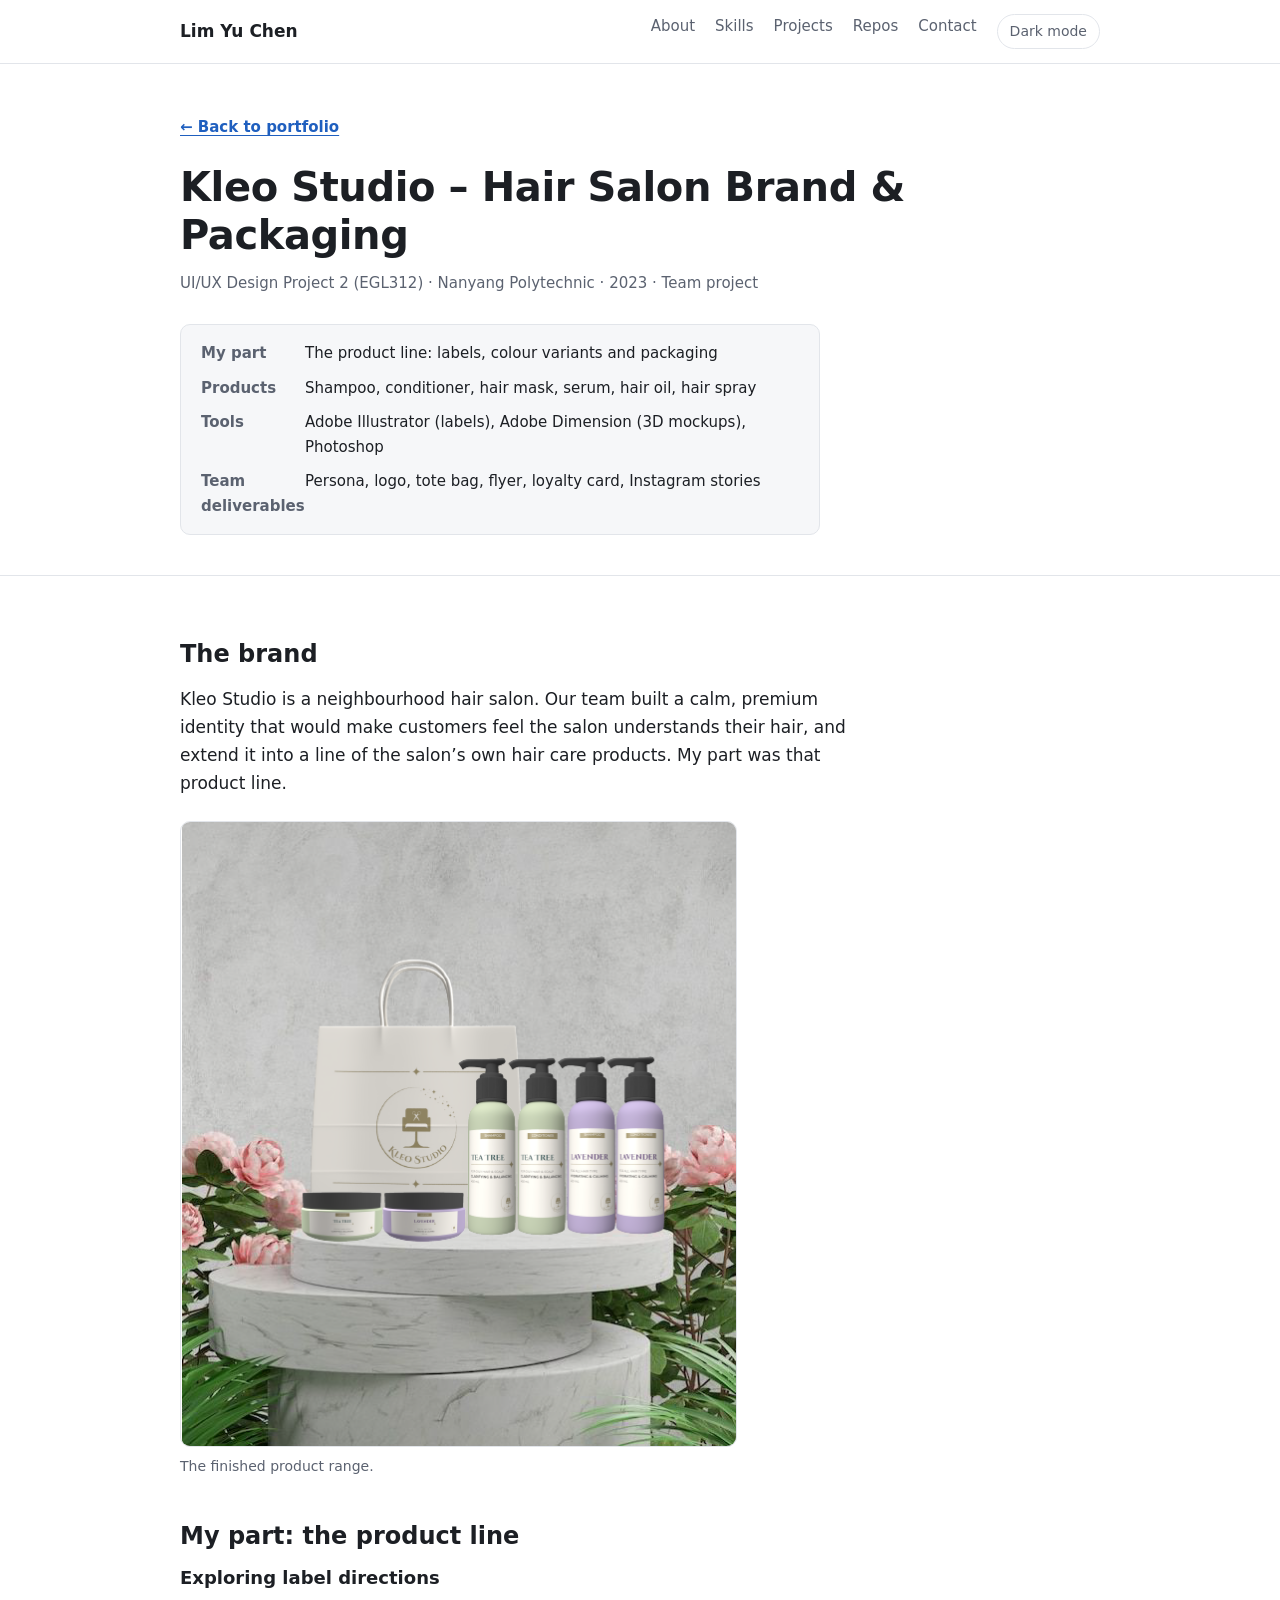
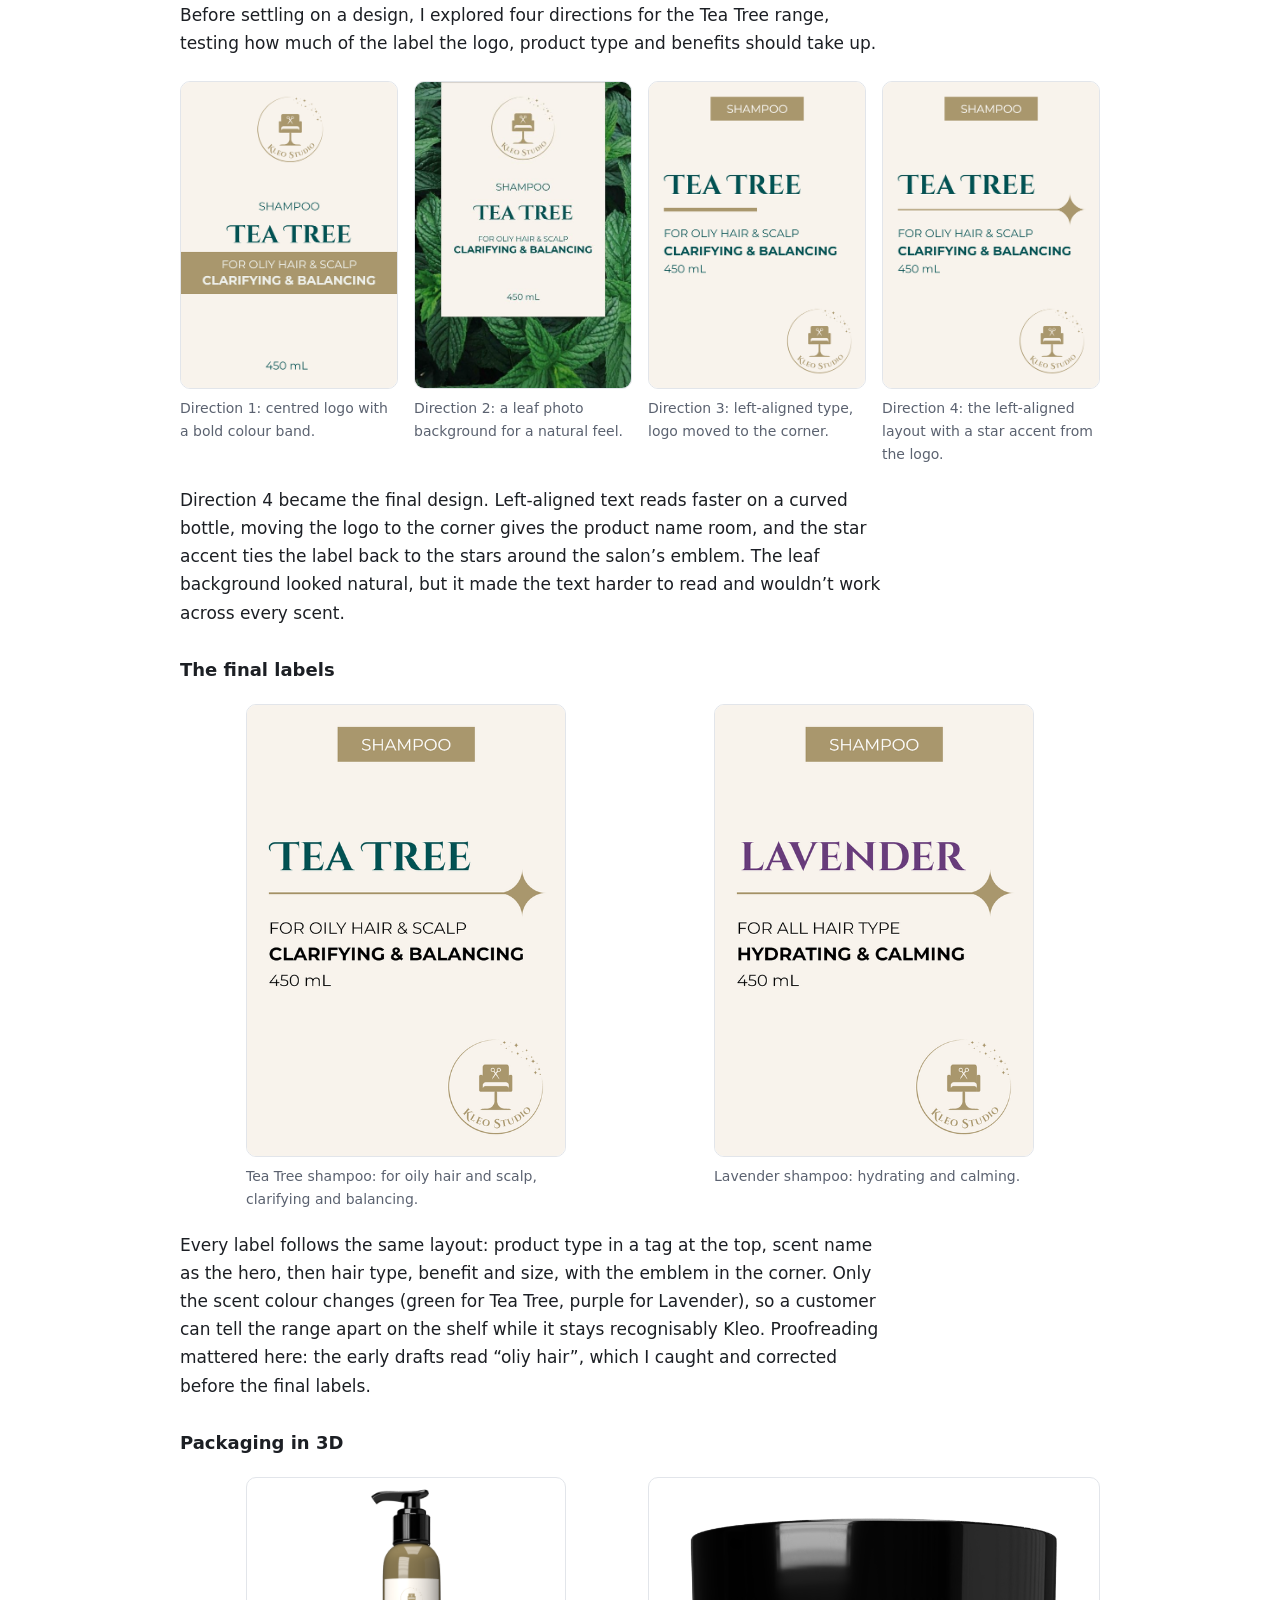
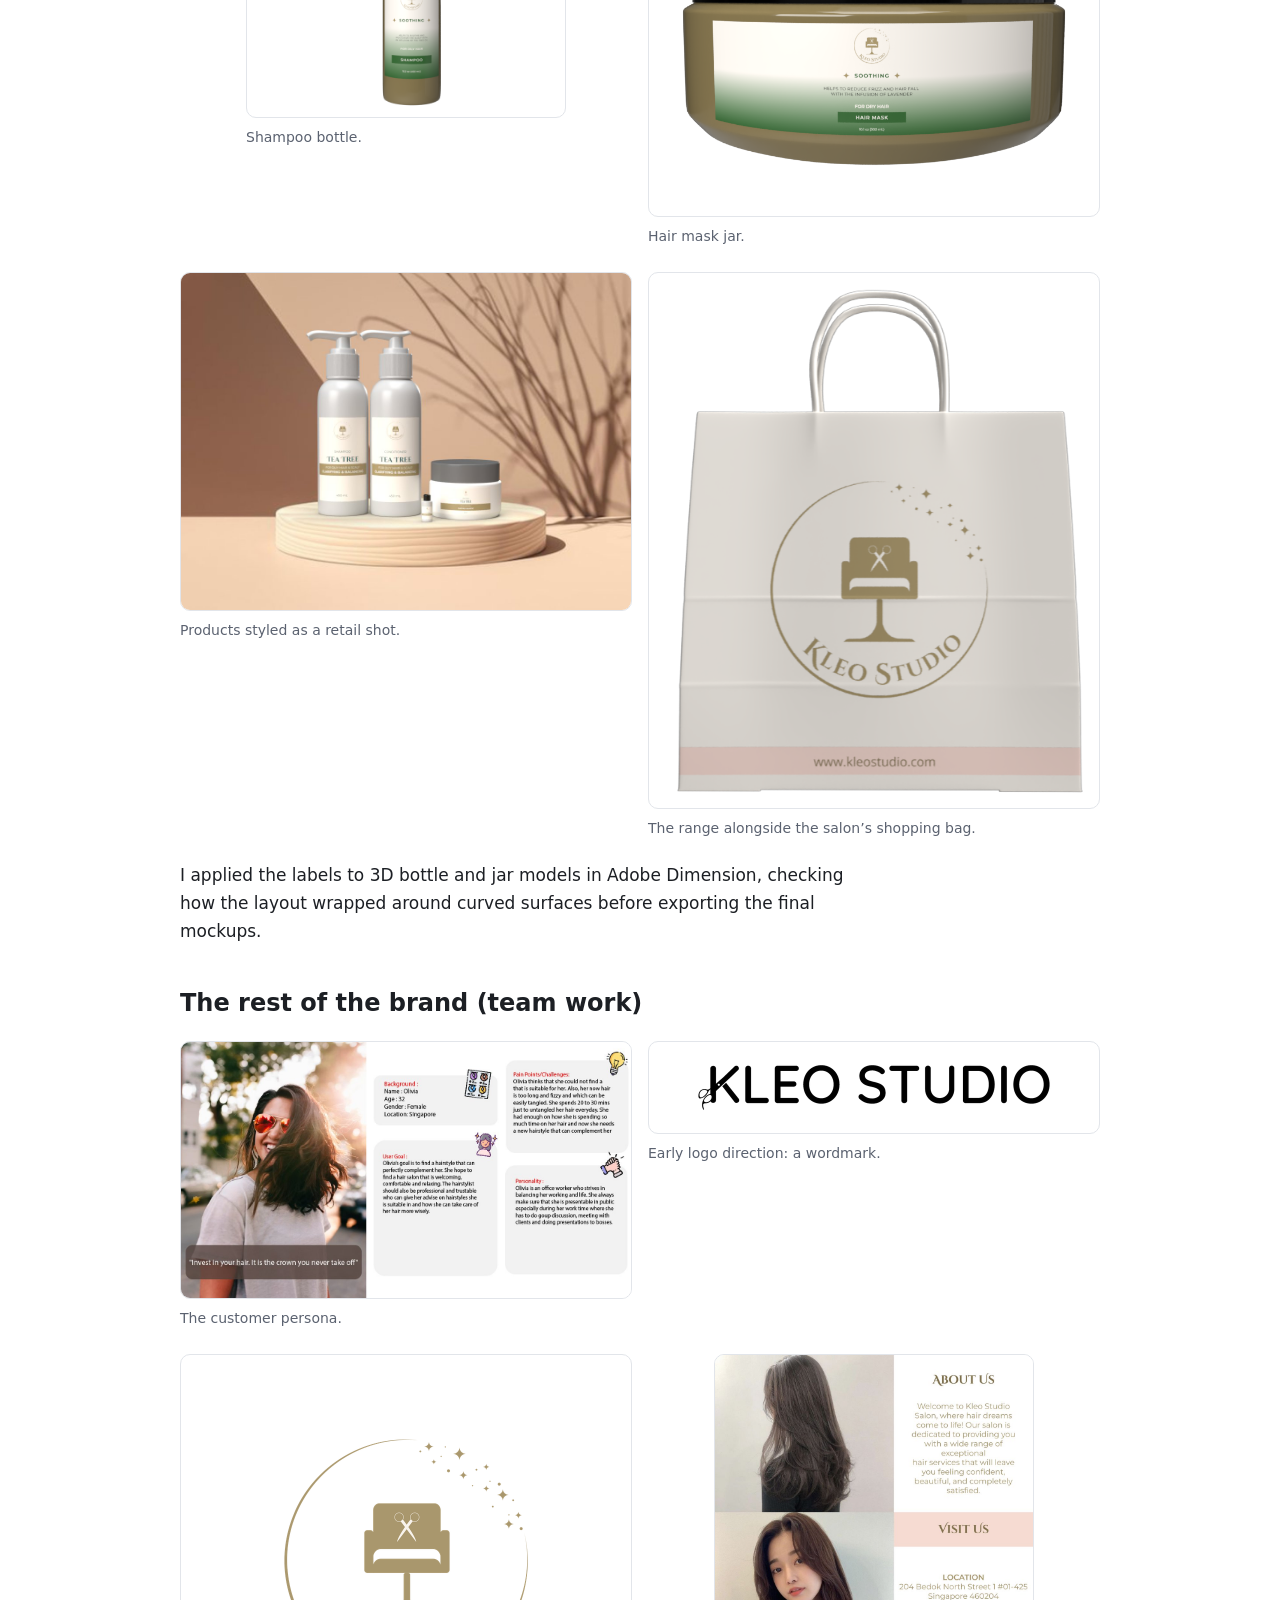
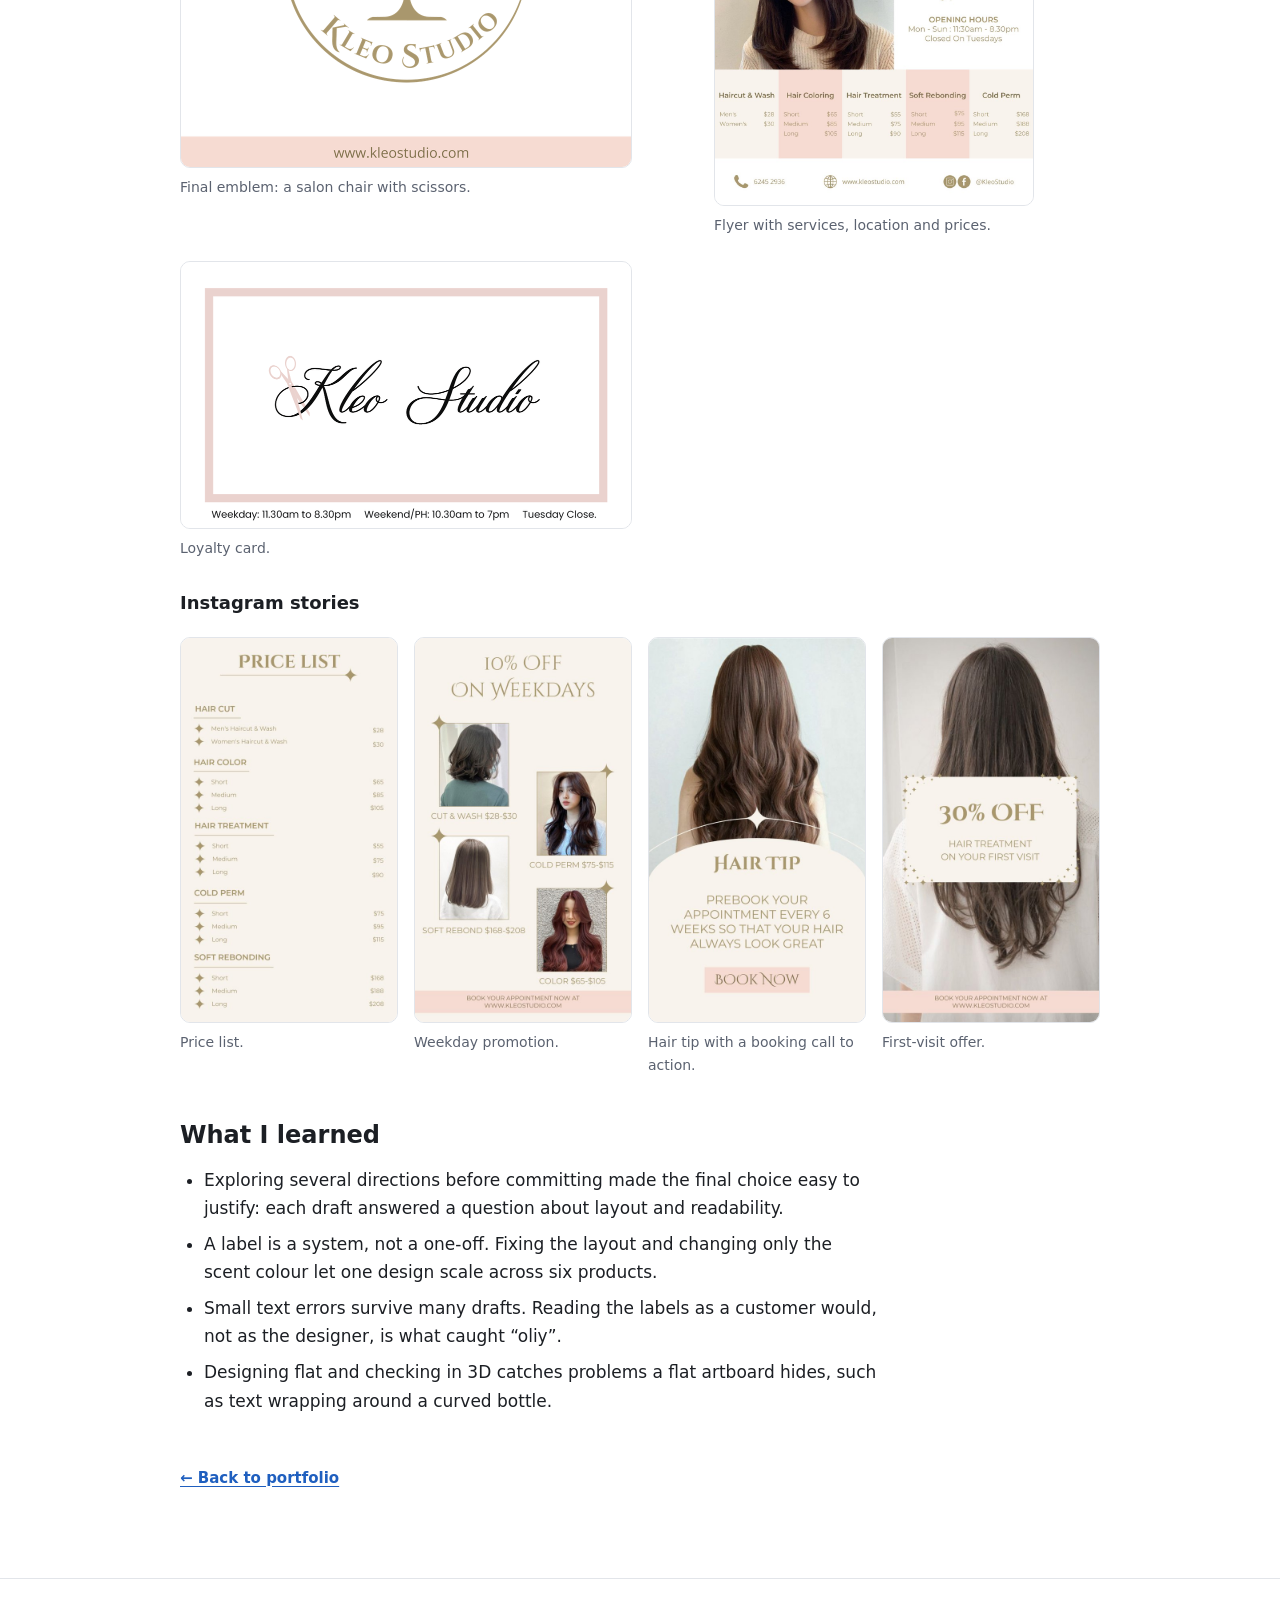
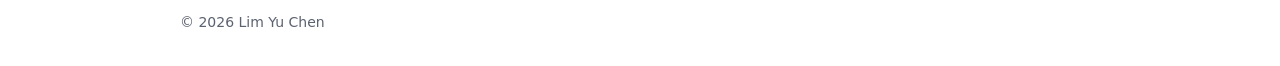
==== commit 298bd30a: "Focus Kleo Studio on my product packaging work Update the card's context, role and tags. Replace kle" ====
--- a/public/kleo-studio.html
+++ b/public/kleo-studio.html
@@ -4,7 +4,7 @@
   <meta charset="utf-8">
   <meta name="viewport" content="width=device-width, initial-scale=1">
   <title>Kleo Studio – Hair Salon Brand &amp; Packaging | Lim Yu Chen</title>
-  <meta name="description" content="Case study: a brand identity for a neighbourhood hair salon, carried across a product range, packaging, print and social media.">
+  <meta name="description" content="Case study: designing the labels, colour variants and 3D packaging mockups for a hair salon's own hair care product line.">
   <link rel="stylesheet" href="styles.css">
 </head>
 <body>
@@ -36,17 +36,24 @@
       <div class="container">
         <a class="back-link" href="index.html#frontend">← Back to portfolio</a>
         <h1>Kleo Studio – Hair Salon Brand &amp; Packaging</h1>
-        <p class="case-meta">UI/UX Design Project 2 (EGL312) · Nanyang Polytechnic · 2023</p>
+        <p class="case-meta">UI/UX Design Project 2 (EGL312) · Nanyang Polytechnic · 2023 · Team project</p>
 
         <dl class="at-a-glance" aria-label="At a glance">
-          <!-- TODO: add a Role row (dt Role / dd your role) once it is confirmed -->
-          <div>
-            <dt>Deliverables</dt>
-            <dd>Persona, logo, product packaging, tote bag, flyer, loyalty card, Instagram stories</dd>
+          <div>
+            <dt>My part</dt>
+            <dd>The product line: labels, colour variants and packaging</dd>
+          </div>
+          <div>
+            <dt>Products</dt>
+            <dd>Shampoo, conditioner, hair mask, serum, hair oil, hair spray</dd>
           </div>
           <div>
             <dt>Tools</dt>
-            <dd>Adobe Illustrator, Photoshop, Dimension, XD</dd>
+            <dd>Adobe Illustrator (labels), Adobe Dimension (3D mockups), Photoshop</dd>
+          </div>
+          <div>
+            <dt>Team deliverables</dt>
+            <dd>Persona, logo, tote bag, flyer, loyalty card, Instagram stories</dd>
           </div>
         </dl>
       </div>
@@ -55,86 +62,138 @@
     <section class="case-study">
       <div class="container">
         <h2>The brand</h2>
-        <p class="prose">Kleo Studio is a neighbourhood hair salon. The goal was a calm, premium identity that would make customers feel the salon understands their hair, and would extend naturally to a line of its own hair care products.</p>
-
-        <h2>Who it’s for</h2>
-        <figure class="screenshot">
-          <a href="img/kleo-studio/persona.jpg" target="_blank" rel="noopener">
-            <img src="img/kleo-studio/persona.jpg" width="1200" height="682" loading="lazy"
-              alt="Persona card for Olivia, 32, an office worker in Singapore, with the quote 'Invest in your hair. It is the crown you never take off'. Her goal is a hairstyle that suits her and a welcoming, professional salon that advises her on hair care; her pain point is long, frizzy hair that takes 20 to 30 minutes a day to untangle.">
-          </a>
-          <figcaption>Persona: the customer we designed for.</figcaption>
-        </figure>
-
-        <h2>The logo</h2>
-        <div class="gallery">
-          <figure class="screenshot">
-            <a href="img/kleo-studio/logo-early.png" target="_blank" rel="noopener">
-              <img src="img/kleo-studio/logo-early.png" width="900" height="182" loading="lazy"
-                alt="Early logo: the words KLEO STUDIO in black rounded capitals, with a small pair of scissors tucked into the K.">
-            </a>
-            <figcaption>Early direction: a wordmark.</figcaption>
-          </figure>
-          <figure class="screenshot">
-            <a href="img/kleo-studio/logo-final.png" target="_blank" rel="noopener">
-              <img src="img/kleo-studio/logo-final.png" width="900" height="824" loading="lazy"
-                alt="Final logo in muted gold: a salon chair with crossed scissors on its back, inside a thin circle with a scatter of stars at the top right and the name Kleo Studio curving along the bottom.">
-            </a>
-            <figcaption>Final emblem: a salon chair with scissors, framed by a circle and stars.</figcaption>
-          </figure>
-        </div>
-        <p class="prose">The final emblem replaced a plain wordmark with a symbol that says “hair salon” at a glance and works on a bottle label as well as a shopping bag.</p>
-
-        <h2>Packaging</h2>
-        <figure class="screenshot">
+        <p class="prose">Kleo Studio is a neighbourhood hair salon. Our team built a calm, premium identity that would make customers feel the salon understands their hair, and extend it into a line of the salon’s own hair care products. My part was that product line.</p>
+
+        <figure class="screenshot screenshot-transparent">
           <a href="img/kleo-studio/product-range.png" target="_blank" rel="noopener">
             <img src="img/kleo-studio/product-range.png" width="557" height="626" loading="lazy"
               alt="3D mockup of the product range on a marble plinth among pink peonies: two green Tea Tree and two lavender Lavender pump bottles, matching green and lavender jars, and a white Kleo Studio shopping bag.">
           </a>
-          <figcaption>The product range on display.</figcaption>
+          <figcaption>The finished product range.</figcaption>
         </figure>
+
+        <h2>My part: the product line</h2>
+        <h3>Exploring label directions</h3>
+        <p class="prose">Before settling on a design, I explored four directions for the Tea Tree range, testing how much of the label the logo, product type and benefits should take up.</p>
+
+        <div class="gallery gallery-row-4">
+          <figure class="screenshot screenshot-phone">
+            <a href="img/kleo-studio/label-draft-1.png" target="_blank" rel="noopener">
+              <img src="img/kleo-studio/label-draft-1.png" width="500" height="709" loading="lazy"
+                alt="Label draft 1 for Tea Tree shampoo: the gold emblem centred at the top, SHAMPOO and TEA TREE in dark green below it, and a wide gold band across the middle carrying the hair type and benefit, with 450 mL at the bottom.">
+            </a>
+            <figcaption>Direction 1: centred logo with a bold colour band.</figcaption>
+          </figure>
+          <figure class="screenshot screenshot-phone">
+            <a href="img/kleo-studio/label-draft-2.jpg" target="_blank" rel="noopener">
+              <img src="img/kleo-studio/label-draft-2.jpg" width="500" height="709" loading="lazy"
+                alt="Label draft 2: the same centred layout on a cream panel laid over a photo of dense green leaves that fills the background.">
+            </a>
+            <figcaption>Direction 2: a leaf photo background for a natural feel.</figcaption>
+          </figure>
+          <figure class="screenshot screenshot-phone">
+            <a href="img/kleo-studio/label-draft-3.png" target="_blank" rel="noopener">
+              <img src="img/kleo-studio/label-draft-3.png" width="500" height="709" loading="lazy"
+                alt="Label draft 3: SHAMPOO in a gold tag at the top, TEA TREE left-aligned in large dark-green type above a short gold rule, the hair type, benefit and size left-aligned below, and the emblem in the bottom-right corner.">
+            </a>
+            <figcaption>Direction 3: left-aligned type, logo moved to the corner.</figcaption>
+          </figure>
+          <figure class="screenshot screenshot-phone">
+            <a href="img/kleo-studio/label-draft-4.png" target="_blank" rel="noopener">
+              <img src="img/kleo-studio/label-draft-4.png" width="500" height="709" loading="lazy"
+                alt="Label draft 4: the left-aligned layout of draft 3, with the gold rule under TEA TREE extended across the label and ending in a four-pointed star.">
+            </a>
+            <figcaption>Direction 4: the left-aligned layout with a star accent from the logo.</figcaption>
+          </figure>
+        </div>
+
+        <p class="prose">Direction 4 became the final design. Left-aligned text reads faster on a curved bottle, moving the logo to the corner gives the product name room, and the star accent ties the label back to the stars around the salon’s emblem. The leaf background looked natural, but it made the text harder to read and wouldn’t work across every scent.</p>
+
+        <h3>The final labels</h3>
         <div class="gallery">
           <figure class="screenshot screenshot-phone">
+            <a href="img/kleo-studio/label-final.png" target="_blank" rel="noopener">
+              <img src="img/kleo-studio/label-final.png" width="500" height="709" loading="lazy"
+                alt="Final Tea Tree shampoo label: SHAMPOO in a gold tag, TEA TREE in large dark-green type above a gold rule ending in a star, then For oily hair and scalp, Clarifying and balancing, and 450 mL, with the emblem in the bottom-right corner.">
+            </a>
+            <figcaption>Tea Tree shampoo: for oily hair and scalp, clarifying and balancing.</figcaption>
+          </figure>
+          <figure class="screenshot screenshot-phone">
+            <a href="img/kleo-studio/label-final-2.png" target="_blank" rel="noopener">
+              <img src="img/kleo-studio/label-final-2.png" width="500" height="709" loading="lazy"
+                alt="Final Lavender shampoo label in the same layout, with LAVENDER in purple, For all hair type, Hydrating and calming, and 450 mL.">
+            </a>
+            <figcaption>Lavender shampoo: hydrating and calming.</figcaption>
+          </figure>
+        </div>
+
+        <p class="prose">Every label follows the same layout: product type in a tag at the top, scent name as the hero, then hair type, benefit and size, with the emblem in the corner. Only the scent colour changes (green for Tea Tree, purple for Lavender), so a customer can tell the range apart on the shelf while it stays recognisably Kleo. Proofreading mattered here: the early drafts read “oliy hair”, which I caught and corrected before the final labels.</p>
+
+        <h3>Packaging in 3D</h3>
+        <div class="gallery">
+          <figure class="screenshot screenshot-phone screenshot-transparent">
             <a href="img/kleo-studio/bottle-shampoo.png" target="_blank" rel="noopener">
               <img src="img/kleo-studio/bottle-shampoo.png" width="800" height="600" loading="lazy"
-                alt="A pump bottle of Soothing shampoo for oily hair, with the gold emblem at the top of a white label that fades to green at the bottom.">
-            </a>
-            <figcaption>Shampoo bottle with the green label.</figcaption>
-          </figure>
-          <figure class="screenshot">
+                alt="3D render of a pump bottle of Soothing shampoo for oily hair, with the gold emblem at the top of a white label that fades to green at the bottom.">
+            </a>
+            <figcaption>Shampoo bottle.</figcaption>
+          </figure>
+          <figure class="screenshot screenshot-transparent">
             <a href="img/kleo-studio/jar-hairmask.png" target="_blank" rel="noopener">
               <img src="img/kleo-studio/jar-hairmask.png" width="800" height="600" loading="lazy"
-                alt="A wide jar of Soothing hair mask for dry hair with a black lid, using the same emblem and white-to-green label as the shampoo.">
+                alt="3D render of a wide hair mask jar with a black lid, using the same emblem and white-to-green label as the shampoo bottle.">
             </a>
             <figcaption>Hair mask jar.</figcaption>
           </figure>
           <figure class="screenshot">
             <a href="img/kleo-studio/product-shot.jpg" target="_blank" rel="noopener">
               <img src="img/kleo-studio/product-shot.jpg" width="1024" height="768" loading="lazy"
-                alt="Product mockup on a round wooden stand against a peach background: Tea Tree shampoo and conditioner bottles, a travel-size bottle and a jar, all with cream labels and a gold band reading Clarifying and Balancing.">
-            </a>
-            <figcaption>Product mockup.</figcaption>
-          </figure>
-          <figure class="screenshot">
+                alt="Retail-style shot on a round wooden stand against a peach background: Tea Tree shampoo and conditioner bottles, a travel-size bottle and a jar, all with cream labels and a gold band reading Clarifying and Balancing.">
+            </a>
+            <figcaption>Products styled as a retail shot.</figcaption>
+          </figure>
+          <figure class="screenshot screenshot-transparent">
             <a href="img/kleo-studio/bag.png" target="_blank" rel="noopener">
               <img src="img/kleo-studio/bag.png" width="562" height="669" loading="lazy"
                 alt="A white paper shopping bag with the gold Kleo Studio emblem in the centre and a pink band at the bottom reading www.kleostudio.com.">
             </a>
-            <figcaption>Branded shopping bag.</figcaption>
-          </figure>
-        </div>
-        <p class="prose">Each product type has its own colour variant (for example, green and lavender) so customers can tell the range apart on the shelf, while the shared emblem and label layout keep it recognisably Kleo. 3D mockups were built in Adobe Dimension.</p>
-
-        <h2>Print and social</h2>
+            <figcaption>The range alongside the salon’s shopping bag.</figcaption>
+          </figure>
+        </div>
+
+        <p class="prose">I applied the labels to 3D bottle and jar models in Adobe Dimension, checking how the layout wrapped around curved surfaces before exporting the final mockups.</p>
+
+        <h2>The rest of the brand (team work)</h2>
         <div class="gallery">
+          <figure class="screenshot">
+            <a href="img/kleo-studio/persona.jpg" target="_blank" rel="noopener">
+              <img src="img/kleo-studio/persona.jpg" width="1200" height="682" loading="lazy"
+                alt="Persona card for Olivia, 32, an office worker in Singapore, with the quote 'Invest in your hair. It is the crown you never take off'. Her goal is a hairstyle that suits her and a welcoming, professional salon that advises her on hair care; her pain point is long, frizzy hair that takes 20 to 30 minutes a day to untangle.">
+            </a>
+            <figcaption>The customer persona.</figcaption>
+          </figure>
+          <figure class="screenshot screenshot-transparent">
+            <a href="img/kleo-studio/logo-early.png" target="_blank" rel="noopener">
+              <img src="img/kleo-studio/logo-early.png" width="900" height="182" loading="lazy"
+                alt="Early logo: the words KLEO STUDIO in black rounded capitals, with a small pair of scissors tucked into the K.">
+            </a>
+            <figcaption>Early logo direction: a wordmark.</figcaption>
+          </figure>
+          <figure class="screenshot screenshot-transparent">
+            <a href="img/kleo-studio/logo-final.png" target="_blank" rel="noopener">
+              <img src="img/kleo-studio/logo-final.png" width="900" height="824" loading="lazy"
+                alt="Final logo in muted gold: a salon chair with crossed scissors on its back, inside a thin circle with a scatter of stars at the top right and the name Kleo Studio curving along the bottom.">
+            </a>
+            <figcaption>Final emblem: a salon chair with scissors.</figcaption>
+          </figure>
           <figure class="screenshot screenshot-phone">
             <a href="img/kleo-studio/flyer.jpg" target="_blank" rel="noopener">
               <img src="img/kleo-studio/flyer.jpg" width="1000" height="1414" loading="lazy"
                 alt="A portrait flyer in cream, pink and gold with two hairstyle photos, an About Us blurb, the salon's location and opening hours (11:30am to 8:30pm, closed on Tuesdays), and a price list for haircuts, colouring, treatment, soft rebonding and cold perms.">
             </a>
-            <figcaption>Flyer: about the salon, location, hours and price list.</figcaption>
-          </figure>
-          <figure class="screenshot">
+            <figcaption>Flyer with services, location and prices.</figcaption>
+          </figure>
+          <figure class="screenshot screenshot-transparent">
             <a href="img/kleo-studio/loyalty-card.png" target="_blank" rel="noopener">
               <img src="img/kleo-studio/loyalty-card.png" width="900" height="531" loading="lazy"
                 alt="A loyalty card with a pale pink border and Kleo Studio in black script beside a pink pair of scissors, with opening hours along the bottom.">
@@ -144,7 +203,7 @@
         </div>
 
         <h3>Instagram stories</h3>
-        <div class="gallery gallery-stories">
+        <div class="gallery gallery-row-4">
           <figure class="screenshot screenshot-phone">
             <a href="img/kleo-studio/ig-story-1.jpg" target="_blank" rel="noopener">
               <img src="img/kleo-studio/ig-story-1.jpg" width="540" height="960" loading="lazy"
@@ -177,9 +236,10 @@
 
         <h2>What I learned</h2>
         <ul class="prose-list">
-          <li>A brand is tested by how far it stretches. The logo had to work on a bottle, a bag, a card and a phone screen, which is why the emblem replaced the wordmark.</li>
-          <li>Consistency comes from a system, not from repeating the logo: the same colours, type and layout rules tie the flyer to the Instagram stories.</li>
-          <!-- TODO: add one lesson from your own part of the project -->
+          <li>Exploring several directions before committing made the final choice easy to justify: each draft answered a question about layout and readability.</li>
+          <li>A label is a system, not a one-off. Fixing the layout and changing only the scent colour let one design scale across six products.</li>
+          <li>Small text errors survive many drafts. Reading the labels as a customer would, not as the designer, is what caught “oliy”.</li>
+          <li>Designing flat and checking in 3D catches problems a flat artboard hides, such as text wrapping around a curved bottle.</li>
         </ul>
 
         <p class="case-footer-link"><a class="back-link" href="index.html#frontend">← Back to portfolio</a></p>
--- a/public/styles.css
+++ b/public/styles.css
@@ -937,9 +937,14 @@
   width: 100%;
 }
 
-/* Portrait story graphics: 1 column, 2 on tablets, 4 across on wide screens. */
+/* Images with transparent areas sit on white, so dark artwork stays visible in dark mode. */
+.screenshot-transparent img {
+  background: #fff;
+}
+
+/* A row of four portrait images (label drafts, stories): 1 column, 2 on tablets, 4 across on wide screens. */
 @media (min-width: 60rem) {
-  .gallery-stories {
+  .gallery-row-4 {
     grid-template-columns: repeat(4, minmax(0, 1fr));
   }
 }
